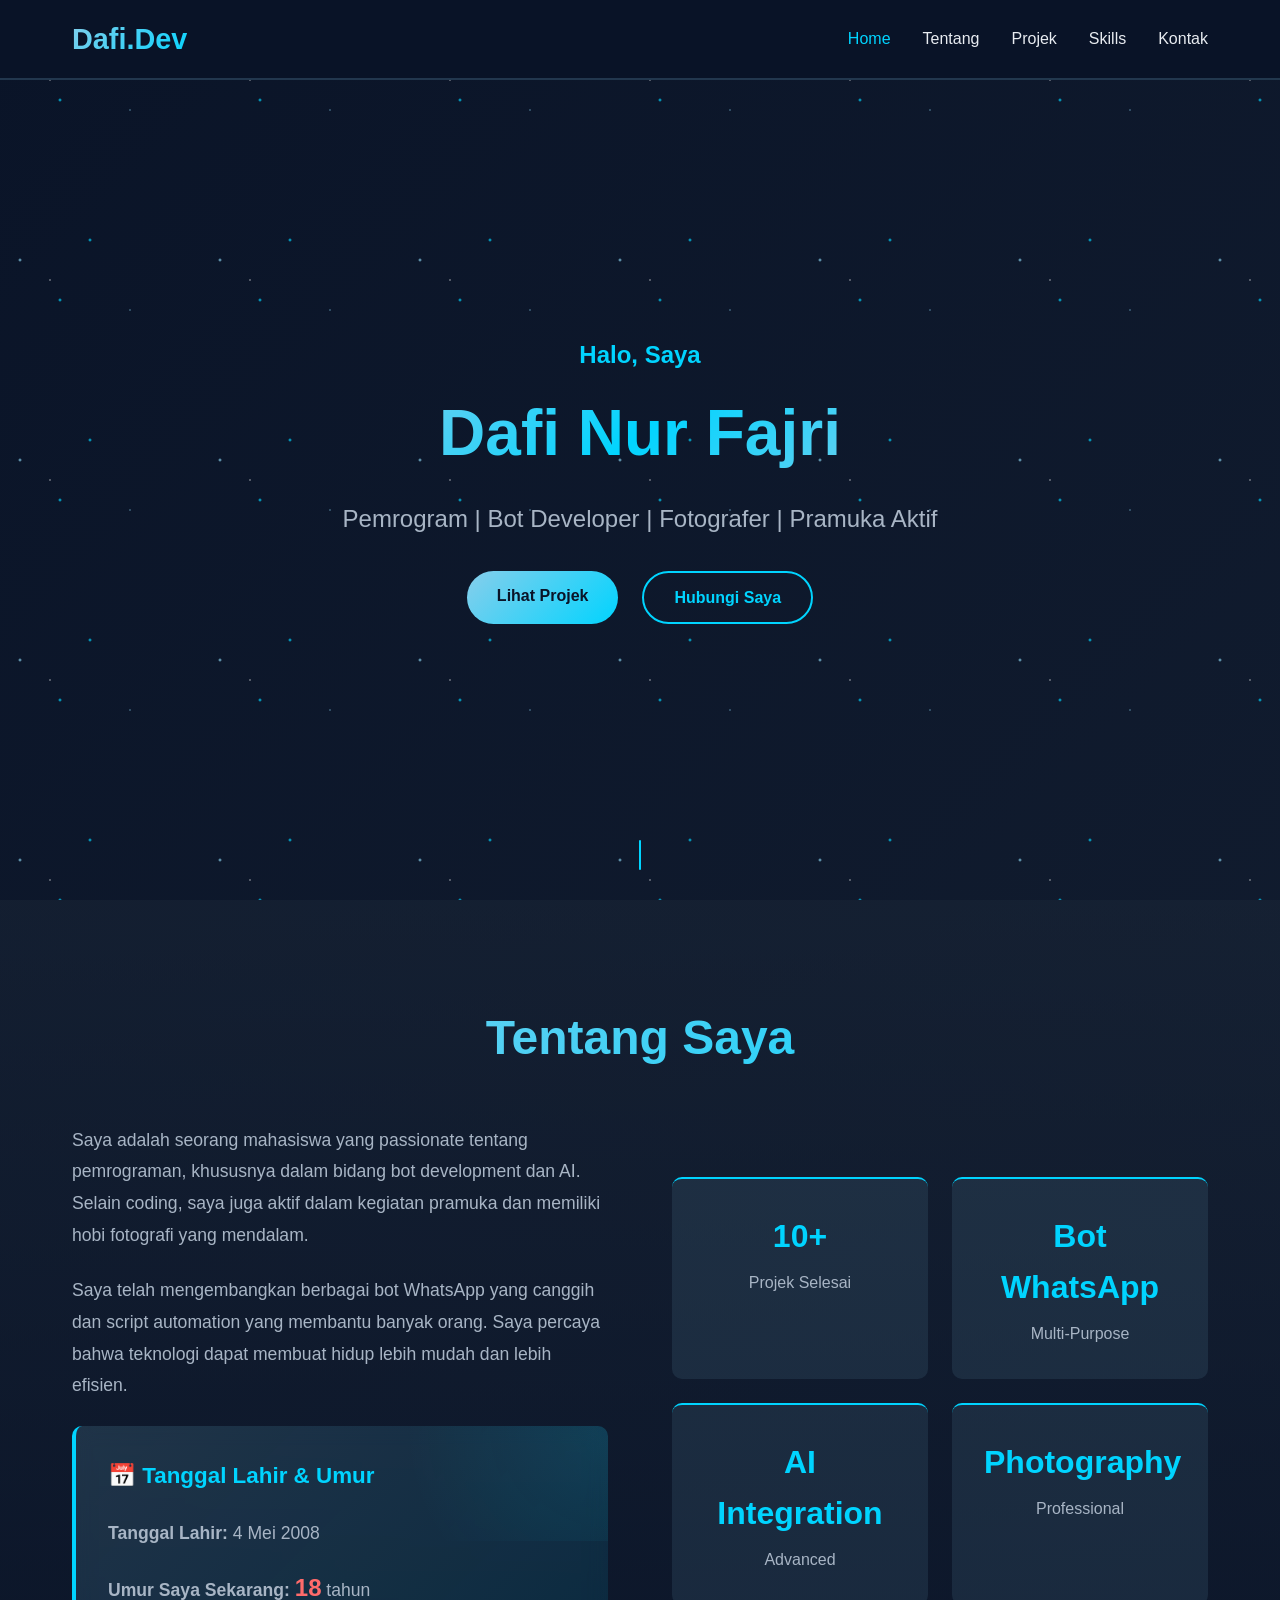
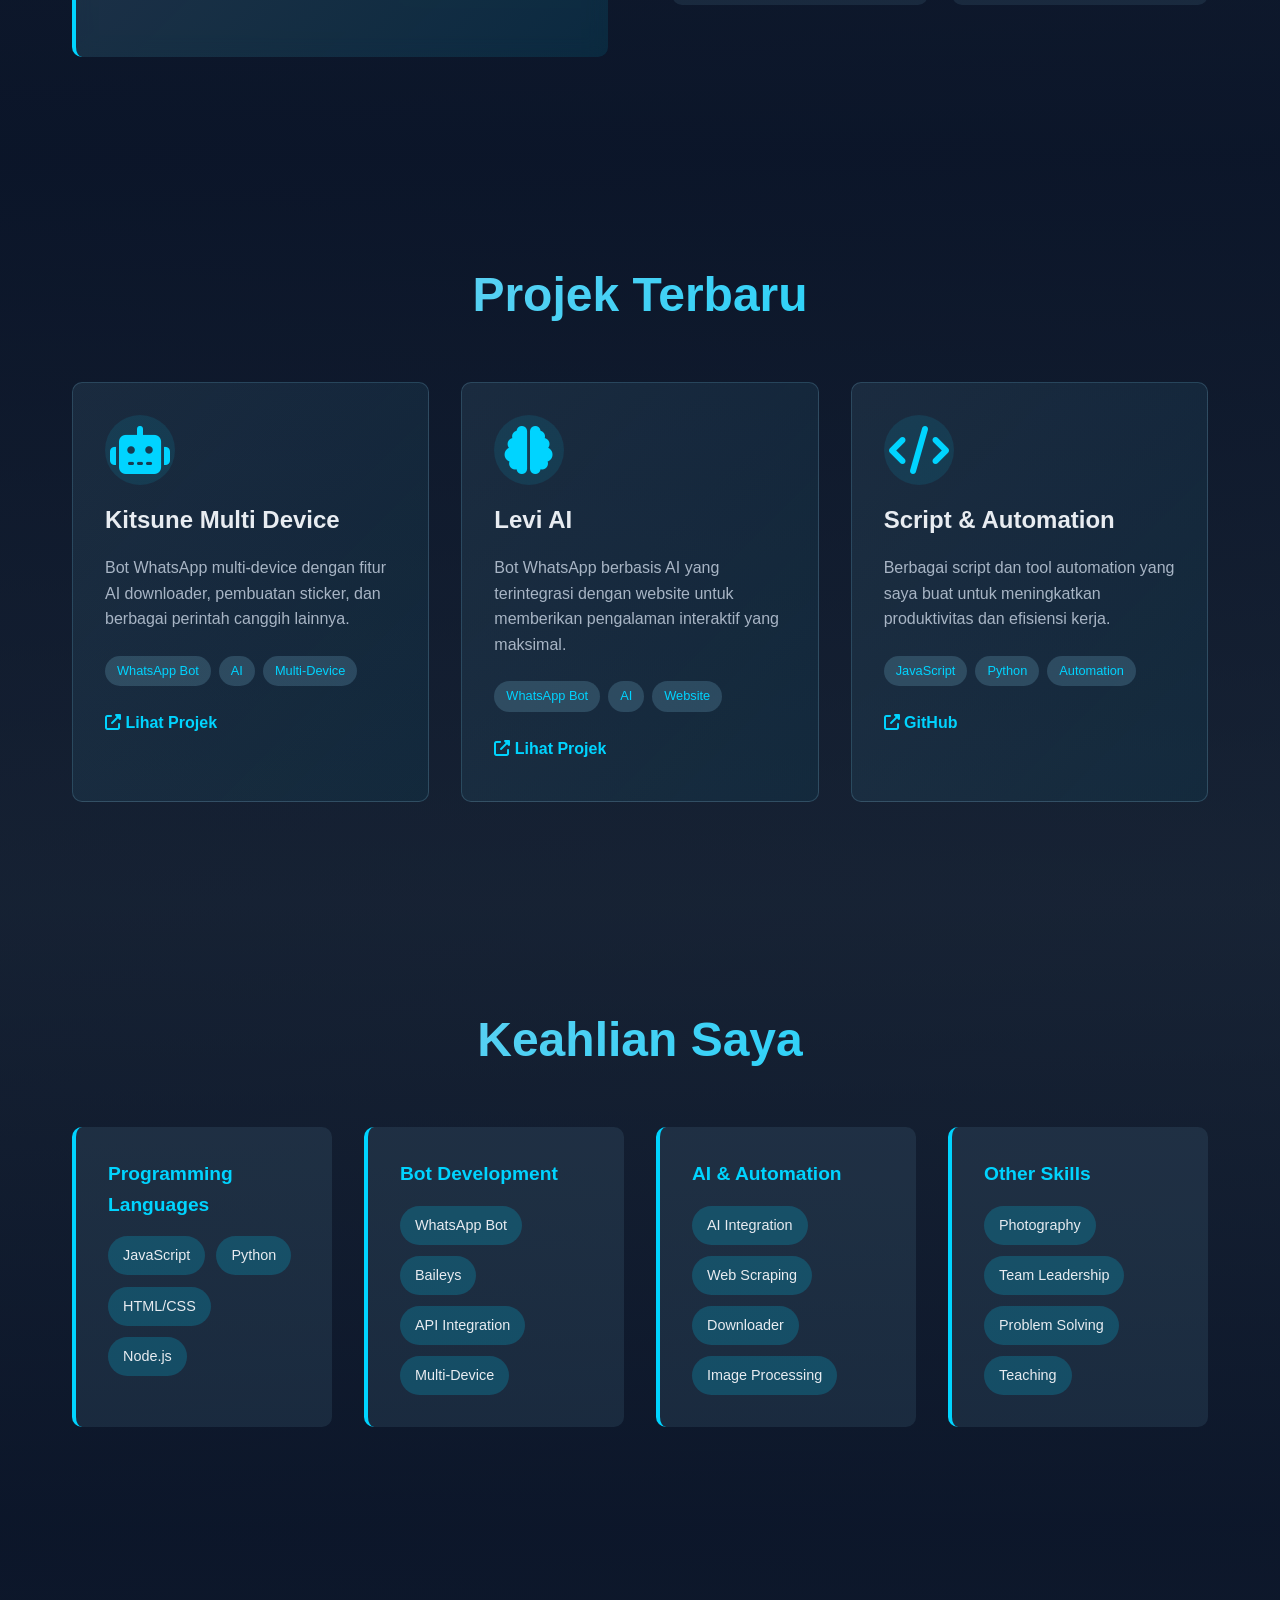
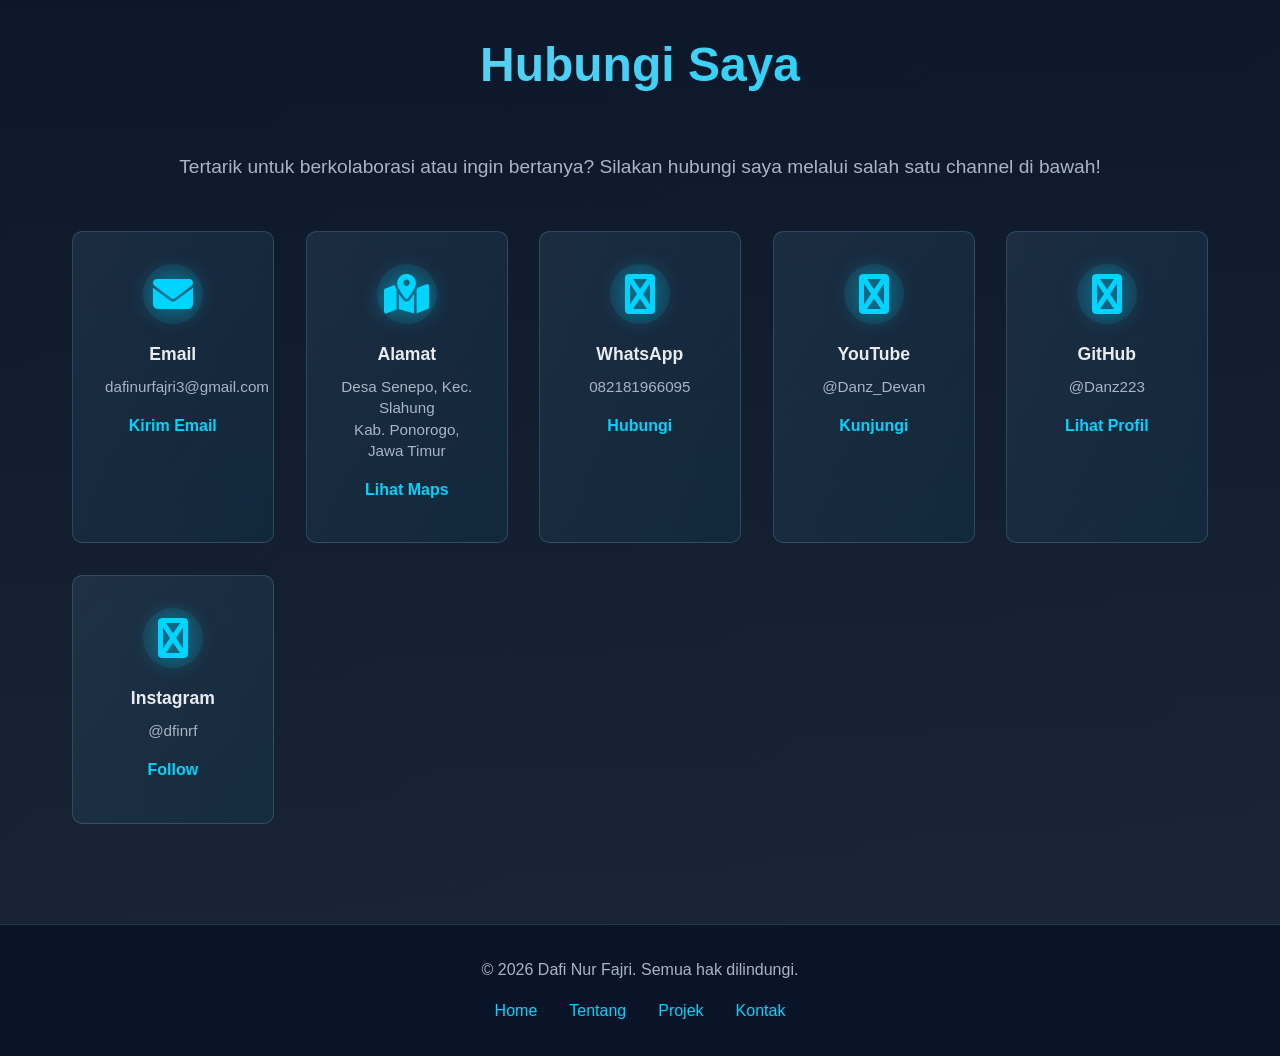
==== index.html @ e8cdfaa1 "Add files via upload" ====
<!DOCTYPE html>
<html lang="id">
<head>
    <meta charset="UTF-8">
    <meta name="viewport" content="width=device-width, initial-scale=1.0">
    <title>Dafi Nur Fajri - Portfolio</title>
    <link rel="stylesheet" href="styles.css">
    <link rel="stylesheet" href="https://cdnjs.cloudflare.com/ajax/libs/font-awesome/6.4.0/css/all.min.css">
</head>
<body>
    <!-- Navigation -->
    <nav class="navbar">
        <div class="nav-container">
            <div class="logo">
                <h1>Dafi<span>.Dev</span></h1>
            </div>
            <ul class="nav-menu">
                <li><a href="#home" class="nav-link">Home</a></li>
                <li><a href="#about" class="nav-link">Tentang</a></li>
                <li><a href="#projects" class="nav-link">Projek</a></li>
                <li><a href="#skills" class="nav-link">Skills</a></li>
                <li><a href="#contact" class="nav-link">Kontak</a></li>
            </ul>
            <div class="hamburger">
                <span></span>
                <span></span>
                <span></span>
            </div>
        </div>
    </nav>

    <!-- Hero Section -->
    <section id="home" class="hero">
        <div class="stars"></div>
        <div class="hero-content">
            <h2 class="greeting">Halo, Saya</h2>
            <h1 class="name">Dafi Nur Fajri</h1>
            <p class="subtitle">Pemrogram | Bot Developer | Fotografer | Pramuka Aktif</p>
            <div class="hero-buttons">
                <a href="#projects" class="btn btn-primary">Lihat Projek</a>
                <a href="#contact" class="btn btn-secondary">Hubungi Saya</a>
            </div>
        </div>
        <div class="scroll-indicator">
            <span></span>
        </div>
    </section>

    <!-- About Section -->
    <section id="about" class="about">
        <div class="container">
            <h2 class="section-title">Tentang Saya</h2>
            <div class="about-content">
                <div class="about-text">
                    <p>Saya adalah seorang mahasiswa yang passionate tentang pemrograman, khususnya dalam bidang bot development dan AI. Selain coding, saya juga aktif dalam kegiatan pramuka dan memiliki hobi fotografi yang mendalam.</p>
                    <p>Saya telah mengembangkan berbagai bot WhatsApp yang canggih dan script automation yang membantu banyak orang. Saya percaya bahwa teknologi dapat membuat hidup lebih mudah dan lebih efisien.</p>
                    
                    <div class="age-section">
                        <h3>📅 Tanggal Lahir & Umur</h3>
                        <div class="birthdate-display">
                            <p><strong>Tanggal Lahir:</strong> 4 Mei 2008</p>
                            <p><strong>Umur Saya Sekarang:</strong> <span id="liveAge" class="age-highlight">16</span> tahun</p>
                        </div>
                    </div>
                </div>
                <div class="about-stats">
                    <div class="stat-card">
                        <h3>10+</h3>
                        <p>Projek Selesai</p>
                    </div>
                    <div class="stat-card">
                        <h3>Bot WhatsApp</h3>
                        <p>Multi-Purpose</p>
                    </div>
                    <div class="stat-card">
                        <h3>AI Integration</h3>
                        <p>Advanced</p>
                    </div>
                    <div class="stat-card">
                        <h3>Photography</h3>
                        <p>Professional</p>
                    </div>
                </div>
            </div>
        </div>
    </section>

    <!-- Projects Section -->
    <section id="projects" class="projects">
        <div class="container">
            <h2 class="section-title">Projek Terbaru</h2>
            <div class="projects-grid">
                <!-- Project 1 -->
                <div class="project-card">
                    <div class="project-header">
                        <i class="fas fa-robot"></i>
                    </div>
                    <h3>Kitsune Multi Device</h3>
                    <p>Bot WhatsApp multi-device dengan fitur AI downloader, pembuatan sticker, dan berbagai perintah canggih lainnya.</p>
                    <div class="project-tags">
                        <span class="tag">WhatsApp Bot</span>
                        <span class="tag">AI</span>
                        <span class="tag">Multi-Device</span>
                    </div>
                    <a href="https://github.com/Danz223" class="project-link">
                        <i class="fas fa-external-link-alt"></i> Lihat Projek
                    </a>
                </div>

                <!-- Project 2 -->
                <div class="project-card">
                    <div class="project-header">
                        <i class="fas fa-brain"></i>
                    </div>
                    <h3>Levi AI</h3>
                    <p>Bot WhatsApp berbasis AI yang terintegrasi dengan website untuk memberikan pengalaman interaktif yang maksimal.</p>
                    <div class="project-tags">
                        <span class="tag">WhatsApp Bot</span>
                        <span class="tag">AI</span>
                        <span class="tag">Website</span>
                    </div>
                    <a href="https://github.com/Danz223" class="project-link">
                        <i class="fas fa-external-link-alt"></i> Lihat Projek
                    </a>
                </div>

                <!-- Project 3 -->
                <div class="project-card">
                    <div class="project-header">
                        <i class="fas fa-code"></i>
                    </div>
                    <h3>Script & Automation</h3>
                    <p>Berbagai script dan tool automation yang saya buat untuk meningkatkan produktivitas dan efisiensi kerja.</p>
                    <div class="project-tags">
                        <span class="tag">JavaScript</span>
                        <span class="tag">Python</span>
                        <span class="tag">Automation</span>
                    </div>
                    <a href="https://github.com/Danz223" class="project-link">
                        <i class="fas fa-external-link-alt"></i> GitHub
                    </a>
                </div>
            </div>
        </div>
    </section>

    <!-- Skills Section -->
    <section id="skills" class="skills">
        <div class="container">
            <h2 class="section-title">Keahlian Saya</h2>
            <div class="skills-grid">
                <div class="skill-item">
                    <h4>Programming Languages</h4>
                    <div class="skill-tags">
                        <span>JavaScript</span>
                        <span>Python</span>
                        <span>HTML/CSS</span>
                        <span>Node.js</span>
                    </div>
                </div>
                <div class="skill-item">
                    <h4>Bot Development</h4>
                    <div class="skill-tags">
                        <span>WhatsApp Bot</span>
                        <span>Baileys</span>
                        <span>API Integration</span>
                        <span>Multi-Device</span>
                    </div>
                </div>
                <div class="skill-item">
                    <h4>AI & Automation</h4>
                    <div class="skill-tags">
                        <span>AI Integration</span>
                        <span>Web Scraping</span>
                        <span>Downloader</span>
                        <span>Image Processing</span>
                    </div>
                </div>
                <div class="skill-item">
                    <h4>Other Skills</h4>
                    <div class="skill-tags">
                        <span>Photography</span>
                        <span>Team Leadership</span>
                        <span>Problem Solving</span>
                        <span>Teaching</span>
                    </div>
                </div>
            </div>
        </div>
    </section>

    <!-- Contact Section -->
    <section id="contact" class="contact">
        <div class="container">
            <h2 class="section-title">Hubungi Saya</h2>
            <div class="contact-content">
                <p class="contact-intro">Tertarik untuk berkolaborasi atau ingin bertanya? Silakan hubungi saya melalui salah satu channel di bawah!</p>
                
                <div class="contact-methods">
                    <div class="contact-card">
                        <i class="fas fa-envelope"></i>
                        <h4>Email</h4>
                        <p>dafinurfajri3@gmail.com</p>
                        <a href="mailto:dafinurfajri3@gmail.com" class="contact-link">Kirim Email</a>
                    </div>

                    <div class="contact-card">
                        <i class="fas fa-map-location-dot"></i>
                        <h4>Alamat</h4>
                        <p>Desa Senepo, Kec. Slahung<br>Kab. Ponorogo, Jawa Timur</p>
                        <a href="https://maps.google.com/?q=Senepo+Slahung+Ponorogo" class="contact-link" target="_blank">Lihat Maps</a>
                    </div>
                    
                    <div class="contact-card">
                        <i class="fas fa-whatsapp"></i>
                        <h4>WhatsApp</h4>
                        <p>082181966095</p>
                        <a href="https://wa.me/6282181966095" class="contact-link">Hubungi</a>
                    </div>
                    
                    <div class="contact-card">
                        <i class="fas fa-youtube"></i>
                        <h4>YouTube</h4>
                        <p>@Danz_Devan</p>
                        <a href="https://www.youtube.com/@Danz_Devan" class="contact-link" target="_blank">Kunjungi</a>
                    </div>
                    
                    <div class="contact-card">
                        <i class="fas fa-github"></i>
                        <h4>GitHub</h4>
                        <p>@Danz223</p>
                        <a href="https://github.com/Danz223" class="contact-link" target="_blank">Lihat Profil</a>
                    </div>
                    
                    <div class="contact-card">
                        <i class="fas fa-instagram"></i>
                        <h4>Instagram</h4>
                        <p>@dfinrf</p>
                        <a href="https://www.instagram.com/dfinrf/" class="contact-link" target="_blank">Follow</a>
                    </div>
                </div>
            </div>
        </div>
    </section>

    <!-- Footer -->
    <footer class="footer">
        <div class="container">
            <p>&copy; 2026 Dafi Nur Fajri. Semua hak dilindungi.</p>
            <div class="footer-links">
                <a href="#home">Home</a>
                <a href="#about">Tentang</a>
                <a href="#projects">Projek</a>
                <a href="#contact">Kontak</a>
            </div>
        </div>
    </footer>

    <script src="script.js"></script>
</body>
</html>
---- styles.css ----
* {
    margin: 0;
    padding: 0;
    box-sizing: border-box;
}

:root {
    --primary-color: #87CEEB;
    --primary-dark: #4A90B0;
    --dark-bg: #0a1428;
    --dark-bg-2: #1a2637;
    --text-light: #e8ecf1;
    --text-muted: #a8b5c5;
    --accent: #00d4ff;
    --accent-2: #ff6b6b;
}

html {
    scroll-behavior: smooth;
}

body {
    font-family: 'Segoe UI', Tahoma, Geneva, Verdana, sans-serif;
    background: linear-gradient(135deg, #0a1428 0%, #1a2637 100%);
    color: var(--text-light);
    overflow-x: hidden;
    line-height: 1.6;
}

/* Font Awesome Icon Fix */
[class^="fas"],
[class*=" fas"],
.fa-envelope,
.fa-map-location-dot,
.fa-whatsapp,
.fa-youtube,
.fa-github,
.fa-instagram {
    font-family: 'Font Awesome 6 Free' !important;
    font-weight: 900;
    -webkit-font-smoothing: antialiased;
    -moz-osx-font-smoothing: grayscale;
    display: inline-block;
    text-rendering: auto;
}

/* Navigation */
.navbar {
    position: fixed;
    top: 0;
    width: 100%;
    background: rgba(10, 20, 40, 0.95);
    backdrop-filter: blur(10px);
    z-index: 1000;
    border-bottom: 2px solid rgba(135, 206, 235, 0.2);
}

.nav-container {
    max-width: 1200px;
    margin: 0 auto;
    padding: 1rem 2rem;
    display: flex;
    justify-content: space-between;
    align-items: center;
}

.logo h1 {
    font-size: 1.8rem;
    background: linear-gradient(135deg, #87CEEB, #00d4ff);
    -webkit-background-clip: text;
    -webkit-text-fill-color: transparent;
    background-clip: text;
    font-weight: bold;
    animation: fadeIn 0.8s ease-in;
}

.logo h1 span {
    color: #ff6b6b;
}

.nav-menu {
    display: flex;
    list-style: none;
    gap: 2rem;
}

.nav-link {
    color: var(--text-light);
    text-decoration: none;
    transition: color 0.3s ease;
    position: relative;
}

.nav-link:hover {
    color: var(--accent);
}

.nav-link::after {
    content: '';
    position: absolute;
    bottom: -5px;
    left: 0;
    width: 0;
    height: 2px;
    background: var(--accent);
    transition: width 0.3s ease;
}

.nav-link:hover::after {
    width: 100%;
}

.hamburger {
    display: none;
    flex-direction: column;
    cursor: pointer;
}

.hamburger span {
    width: 25px;
    height: 3px;
    background: var(--accent);
    margin: 5px 0;
    transition: 0.3s ease;
}

/* Hero Section */
.hero {
    min-height: 100vh;
    display: flex;
    align-items: center;
    justify-content: center;
    position: relative;
    overflow: hidden;
    padding-top: 60px;
}

.stars {
    position: absolute;
    width: 100%;
    height: 100%;
    overflow: hidden;
}

.stars::before {
    content: '';
    position: absolute;
    width: 200%;
    height: 200%;
    background-image: 
        radial-gradient(2px 2px at 20px 30px, #87CEEB, transparent),
        radial-gradient(2px 2px at 60px 70px, #00d4ff, transparent),
        radial-gradient(1px 1px at 50px 50px, white, transparent),
        radial-gradient(1px 1px at 130px 80px, #87CEEB, transparent),
        radial-gradient(2px 2px at 90px 10px, #00d4ff, transparent);
    background-repeat: repeat;
    background-size: 200px 200px;
    animation: twinkle 5s ease-in-out infinite, particles-move 20s linear infinite;
}

@keyframes twinkle {
    0%, 100% { opacity: 0.5; }
    50% { opacity: 1; }
}

@keyframes particles-move {
    0% { transform: translate(0, 0); }
    25% { transform: translate(30px, -50px); }
    50% { transform: translate(-20px, 50px); }
    75% { transform: translate(50px, 20px); }
    100% { transform: translate(0, 0); }
}

.hero-content {
    position: relative;
    z-index: 10;
    text-align: center;
    animation: fadeInUp 1s ease-out;
}

.greeting {
    font-size: 1.5rem;
    color: var(--accent);
    margin-bottom: 0.5rem;
    animation: slideInDown 0.8s ease-out;
}

.name {
    font-size: 4rem;
    margin-bottom: 1rem;
    background: linear-gradient(135deg, #87CEEB, #00d4ff, #87CEEB);
    -webkit-background-clip: text;
    -webkit-text-fill-color: transparent;
    background-clip: text;
    animation: slideInUp 0.8s ease-out, text-glow 3s ease-in-out infinite;
    font-weight: 800;
}

.subtitle {
    font-size: 1.5rem;
    color: var(--text-muted);
    margin-bottom: 2rem;
    animation: fadeIn 1s ease-out 0.2s both;
}

.hero-buttons {
    display: flex;
    gap: 1.5rem;
    justify-content: center;
    animation: fadeIn 1s ease-out 0.4s both;
}

.btn {
    padding: 12px 30px;
    border: none;
    border-radius: 50px;
    font-size: 1rem;
    font-weight: 600;
    cursor: pointer;
    transition: all 0.3s ease;
    text-decoration: none;
    display: inline-block;
}

.btn-primary {
    background: linear-gradient(135deg, #87CEEB, #00d4ff);
    color: #0a1428;
    position: relative;
    overflow: hidden;
}

.btn-primary::before {
    content: '';
    position: absolute;
    top: -50%;
    left: -50%;
    width: 200%;
    height: 200%;
    background: radial-gradient(circle, rgba(255, 255, 255, 0.3), transparent);
    transform: scale(0);
    transition: transform 0.6s ease;
}

.btn-primary:hover {
    transform: translateY(-3px);
    box-shadow: 0 10px 30px rgba(0, 212, 255, 0.4);
}

.btn-primary:hover::before {
    transform: scale(1);
}

.btn-secondary {
    background: transparent;
    color: var(--accent);
    border: 2px solid var(--accent);
    position: relative;
    overflow: hidden;
    transition: all 0.3s ease;
}

.btn-secondary::before {
    content: '';
    position: absolute;
    top: 0;
    left: -100%;
    width: 100%;
    height: 100%;
    background: var(--accent);
    transition: left 0.3s ease;
    z-index: -1;
}

.btn-secondary:hover {
    color: #0a1428;
    background: var(--accent);
    box-shadow: 0 10px 30px rgba(0, 212, 255, 0.3);
    transform: translateY(-3px);
}

.btn-secondary:hover::before {
    left: 0;
}

.btn-small {
    padding: 8px 20px;
    font-size: 0.9rem;
}

.scroll-indicator {
    position: absolute;
    bottom: 30px;
    left: 50%;
    transform: translateX(-50%);
    animation: bounce 2s infinite;
}

.scroll-indicator span {
    display: block;
    width: 2px;
    height: 30px;
    background: var(--accent);
    border-radius: 10px;
}

@keyframes bounce {
    0%, 100% { transform: translateX(-50%) translateY(0); }
    50% { transform: translateX(-50%) translateY(10px); }
}

/* Container */
.container {
    max-width: 1200px;
    margin: 0 auto;
    padding: 0 2rem;
}

.section-title {
    font-size: 3rem;
    text-align: center;
    margin-bottom: 3rem;
    background: linear-gradient(135deg, #87CEEB, #00d4ff);
    -webkit-background-clip: text;
    -webkit-text-fill-color: transparent;
    background-clip: text;
}

/* About Section */
.about {
    padding: 100px 0;
    background: linear-gradient(180deg, rgba(26, 38, 55, 0.5) 0%, rgba(10, 20, 40, 0.8) 100%);
}

.about-content {
    display: grid;
    grid-template-columns: 1fr 1fr;
    gap: 4rem;
    align-items: center;
}

.about-text p {
    font-size: 1.1rem;
    color: var(--text-muted);
    margin-bottom: 1.5rem;
    line-height: 1.8;
    animation: fadeInLeft 0.8s ease-out;
}

.age-section {
    background: linear-gradient(135deg, rgba(135, 206, 235, 0.15) 0%, rgba(0, 212, 255, 0.1) 100%);
    padding: 2rem;
    border-radius: 10px;
    border-left: 4px solid var(--accent);
    animation: fadeInLeft 0.8s ease-out 0.2s both;
    backdrop-filter: blur(10px);
    position: relative;
    overflow: hidden;
}

.age-section::before {
    content: '';
    position: absolute;
    top: -50%;
    right: -50%;
    width: 100%;
    height: 100%;
    background: radial-gradient(circle, rgba(0, 212, 255, 0.1) 0%, transparent 70%);
    animation: pulse-glow 3s ease-in-out infinite;
}

.age-section h3 {
    color: var(--accent);
    margin-bottom: 1.5rem;
    font-size: 1.4rem;
    position: relative;
    z-index: 1;
}

.birthdate-display {
    position: relative;
    z-index: 1;
}

.birthdate-display p {
    font-size: 1.1rem;
    color: var(--text-muted);
    margin-bottom: 1rem;
    transition: all 0.3s ease;
}

.age-highlight {
    font-size: 1.5rem;
    color: #ff6b6b;
    font-weight: bold;
    animation: number-pop 0.5s ease-out;
}

.about-stats {
    display: grid;
    grid-template-columns: 1fr 1fr;
    gap: 1.5rem;
}

.stat-card {
    background: rgba(135, 206, 235, 0.1);
    padding: 2rem;
    border-radius: 10px;
    text-align: center;
    border-top: 2px solid var(--accent);
    transition: all 0.3s ease;
    animation: fadeInRight 0.8s ease-out;
    position: relative;
    overflow: hidden;
}

.stat-card::before {
    content: '';
    position: absolute;
    top: 0;
    left: 0;
    right: 0;
    bottom: 0;
    background: radial-gradient(circle at center, rgba(0, 212, 255, 0.1), transparent);
    opacity: 0;
    transition: opacity 0.3s ease;
}

.stat-card:hover {
    background: rgba(135, 206, 235, 0.2);
    transform: translateY(-5px) scale(1.02);
    box-shadow: 0 15px 35px rgba(0, 212, 255, 0.2);
}

.stat-card:hover::before {
    opacity: 1;
    animation: pulse-glow 2s ease-in-out infinite;
}

.stat-card h3 {
    font-size: 2rem;
    color: var(--accent);
    margin-bottom: 0.5rem;
    animation: number-pop 0.6s ease-out;
}

.stat-card p {
    color: var(--text-muted);
}

/* Projects Section */
.projects {
    padding: 100px 0;
    background: linear-gradient(180deg, rgba(10, 20, 40, 0.8) 0%, rgba(26, 38, 55, 0.5) 100%);
}

.projects-grid {
    display: grid;
    grid-template-columns: repeat(auto-fit, minmax(300px, 1fr));
    gap: 2rem;
}

.project-card {
    background: linear-gradient(135deg, rgba(135, 206, 235, 0.1) 0%, rgba(0, 212, 255, 0.05) 100%);
    border: 1px solid rgba(135, 206, 235, 0.2);
    padding: 2rem;
    border-radius: 10px;
    transition: all 0.3s ease;
    animation: fadeInUp 0.8s ease-out;
    position: relative;
    overflow: hidden;
}

.project-card::after {
    content: '';
    position: absolute;
    top: 0;
    left: -100%;
    width: 100%;
    height: 100%;
    background: linear-gradient(90deg, transparent, rgba(0, 212, 255, 0.2), transparent);
    transition: left 0.5s ease;
}

.project-card:hover::after {
    left: 100%;
}

.project-card:hover {
    background: linear-gradient(135deg, rgba(135, 206, 235, 0.2) 0%, rgba(0, 212, 255, 0.1) 100%);
    border-color: var(--accent);
    transform: translateY(-10px);
    box-shadow: 0 20px 40px rgba(0, 212, 255, 0.2);
}

.project-header {
    font-size: 3rem;
    color: var(--accent);
    margin-bottom: 1rem;
    display: inline-flex;
    align-items: center;
    justify-content: center;
    width: 70px;
    height: 70px;
    border-radius: 50%;
    background: rgba(0, 212, 255, 0.1);
    animation: float 3s ease-in-out infinite;
}

.project-card h3 {
    font-size: 1.5rem;
    color: var(--text-light);
    margin-bottom: 1rem;
}

.project-card p {
    color: var(--text-muted);
    margin-bottom: 1.5rem;
    line-height: 1.6;
}

.project-tags {
    display: flex;
    flex-wrap: wrap;
    gap: 0.5rem;
    margin-bottom: 1.5rem;
}

.tag {
    display: inline-block;
    background: rgba(135, 206, 235, 0.2);
    color: var(--accent);
    padding: 5px 12px;
    border-radius: 20px;
    font-size: 0.8rem;
}

.project-link {
    display: inline-block;
    color: var(--accent);
    text-decoration: none;
    font-weight: 600;
    transition: all 0.3s ease;
}

.project-link:hover {
    color: var(--accent-2);
    transform: translateX(5px);
}

/* Skills Section */
.skills {
    padding: 100px 0;
    background: linear-gradient(180deg, rgba(26, 38, 55, 0.5) 0%, rgba(10, 20, 40, 0.8) 100%);
}

.skills-grid {
    display: grid;
    grid-template-columns: repeat(auto-fit, minmax(250px, 1fr));
    gap: 2rem;
}

.skill-item {
    background: rgba(135, 206, 235, 0.1);
    padding: 2rem;
    border-radius: 10px;
    border-left: 4px solid var(--accent);
    animation: fadeInUp 0.8s ease-out;
    position: relative;
    overflow: hidden;
    transition: all 0.3s ease;
}

.skill-item::before {
    content: '';
    position: absolute;
    top: -2px;
    left: 0;
    width: 0;
    height: 4px;
    background: linear-gradient(90deg, transparent, var(--accent), transparent);
    transition: width 0.3s ease;
}

.skill-item:hover {
    background: rgba(135, 206, 235, 0.15);
    transform: translateY(-5px);
    box-shadow: 0 10px 25px rgba(0, 212, 255, 0.15);
}

.skill-item:hover::before {
    width: 100%;
}

.skill-item h4 {
    color: var(--accent);
    margin-bottom: 1rem;
    font-size: 1.2rem;
}

.skill-tags {
    display: flex;
    flex-wrap: wrap;
    gap: 0.7rem;
}

.skill-tags span {
    background: rgba(0, 212, 255, 0.2);
    color: var(--text-light);
    padding: 8px 15px;
    border-radius: 20px;
    font-size: 0.9rem;
    transition: all 0.3s ease;
}

.skill-tags span:hover {
    background: rgba(135, 206, 235, 0.4);
    transform: scale(1.05);
}

/* Contact Section */
.contact {
    padding: 100px 0;
    background: linear-gradient(180deg, rgba(10, 20, 40, 0.8) 0%, rgba(26, 38, 55, 0.5) 100%);
}

.contact-intro {
    text-align: center;
    font-size: 1.2rem;
    color: var(--text-muted);
    margin-bottom: 3rem;
}

.contact-methods {
    display: grid;
    grid-template-columns: repeat(auto-fit, minmax(200px, 1fr));
    gap: 2rem;
}

.contact-card {
    background: linear-gradient(135deg, rgba(135, 206, 235, 0.1) 0%, rgba(0, 212, 255, 0.05) 100%);
    border: 1px solid rgba(135, 206, 235, 0.2);
    padding: 2rem;
    border-radius: 10px;
    text-align: center;
    transition: all 0.3s ease;
    animation: fadeInUp 0.8s ease-out;
    position: relative;
    overflow: hidden;
}

.contact-card::before {
    content: '';
    position: absolute;
    top: -50%;
    left: -50%;
    width: 200%;
    height: 200%;
    background: radial-gradient(circle, rgba(0, 212, 255, 0.3) 0%, transparent 70%);
    opacity: 0;
    transition: opacity 0.3s ease;
}

.contact-card:hover {
    background: linear-gradient(135deg, rgba(135, 206, 235, 0.2) 0%, rgba(0, 212, 255, 0.1) 100%);
    border-color: var(--accent);
    transform: translateY(-10px);
    box-shadow: 0 15px 40px rgba(0, 212, 255, 0.25);
}

.contact-card i {
    font-size: 2.5rem;
    color: var(--accent);
    margin-bottom: 1rem;
    transition: all 0.3s ease;
    display: inline-flex;
    align-items: center;
    justify-content: center;
    animation: icon-bounce 2s ease-in-out infinite;
    filter: drop-shadow(0 0 10px rgba(0, 212, 255, 0.5));
    width: 60px;
    height: 60px;
    border-radius: 50%;
    background: rgba(0, 212, 255, 0.1);
}

.contact-card:hover i {
    animation: rotate-slow 0.6s linear infinite;
    text-shadow: 0 0 20px rgba(0, 212, 255, 0.8);
    filter: drop-shadow(0 0 20px rgba(0, 212, 255, 0.8));
    transform: scale(1.2);
    background: rgba(0, 212, 255, 0.2);
}

.contact-card h4 {
    color: var(--text-light);
    margin-bottom: 0.5rem;
    font-size: 1.1rem;
}

.contact-card p {
    color: var(--text-muted);
    margin-bottom: 1rem;
    font-size: 0.95rem;
    line-height: 1.4;
}

.contact-link {
    color: var(--accent);
    text-decoration: none;
    font-weight: 600;
    transition: all 0.3s ease;
}

.contact-link:hover {
    color: var(--accent-2);
}

/* Footer */
.footer {
    background: rgba(10, 20, 40, 0.95);
    border-top: 1px solid rgba(135, 206, 235, 0.2);
    padding: 2rem 0;
    text-align: center;
    color: var(--text-muted);
}

.footer-links {
    display: flex;
    justify-content: center;
    gap: 2rem;
    margin-top: 1rem;
}

.footer-links a {
    color: var(--accent);
    text-decoration: none;
    transition: color 0.3s ease;
}

.footer-links a:hover {
    color: var(--accent-2);
}

/* Animations */
@keyframes fadeIn {
    from { opacity: 0; }
    to { opacity: 1; }
}

@keyframes fadeInUp {
    from {
        opacity: 0;
        transform: translateY(30px);
    }
    to {
        opacity: 1;
        transform: translateY(0);
    }
}

@keyframes fadeInDown {
    from {
        opacity: 0;
        transform: translateY(-30px);
    }
    to {
        opacity: 1;
        transform: translateY(0);
    }
}

@keyframes fadeInLeft {
    from {
        opacity: 0;
        transform: translateX(-30px);
    }
    to {
        opacity: 1;
        transform: translateX(0);
    }
}

@keyframes fadeInRight {
    from {
        opacity: 0;
        transform: translateX(30px);
    }
    to {
        opacity: 1;
        transform: translateX(0);
    }
}

@keyframes slideInDown {
    from {
        opacity: 0;
        transform: translateY(-50px);
    }
    to {
        opacity: 1;
        transform: translateY(0);
    }
}

@keyframes slideInUp {
    from {
        opacity: 0;
        transform: translateY(50px);
    }
    to {
        opacity: 1;
        transform: translateY(0);
    }
}

@keyframes pulse {
    0%, 100% { opacity: 1; }
    50% { opacity: 0.5; }
}

@keyframes pulse-glow {
    0%, 100% { 
        opacity: 0.5;
        transform: scale(1);
    }
    50% { 
        opacity: 1;
        transform: scale(1.2);
    }
}

@keyframes glow {
    0%, 100% { 
        box-shadow: 0 0 10px rgba(0, 212, 255, 0.3);
    }
    50% { 
        box-shadow: 0 0 30px rgba(0, 212, 255, 0.6);
    }
}

@keyframes float {
    0%, 100% { transform: translateY(0px); }
    50% { transform: translateY(-20px); }
}

@keyframes rotate-slow {
    from { transform: rotate(0deg); }
    to { transform: rotate(360deg); }
}

@keyframes shimmer {
    0% { background-position: -1000px 0; }
    100% { background-position: 1000px 0; }
}

@keyframes scale-in {
    from {
        opacity: 0;
        transform: scale(0.8);
    }
    to {
        opacity: 1;
        transform: scale(1);
    }
}

@keyframes slide-right {
    from { transform: translateX(-100%); }
    to { transform: translateX(0); }
}

@keyframes slide-left {
    from { transform: translateX(100%); }
    to { transform: translateX(0); }
}

@keyframes text-glow {
    0%, 100% { text-shadow: 0 0 10px rgba(0, 212, 255, 0.5); }
    50% { text-shadow: 0 0 20px rgba(0, 212, 255, 1), 0 0 30px rgba(135, 206, 235, 0.8); }
}

@keyframes number-pop {
    0% {
        opacity: 0;
        transform: scale(0.5) translateY(-10px);
    }
    50% {
        opacity: 1;
        transform: scale(1.1);
    }
    100% {
        opacity: 1;
        transform: scale(1) translateY(0);
    }
}

@keyframes icon-bounce {
    0%, 100% { transform: translateY(0); }
    50% { transform: translateY(-10px); }
}

@keyframes background-shift {
    0% { background-position: 0% 50%; }
    50% { background-position: 100% 50%; }
    100% { background-position: 0% 50%; }
}

/* Scroll-triggered animations */
@keyframes scroll-fade-in {
    from {
        opacity: 0;
        transform: translateY(20px);
    }
    to {
        opacity: 1;
        transform: translateY(0);
    }
}

@keyframes slide-in-left-scroll {
    from {
        opacity: 0;
        transform: translateX(-50px);
    }
    to {
        opacity: 1;
        transform: translateX(0);
    }
}

@keyframes slide-in-right-scroll {
    from {
        opacity: 0;
        transform: translateX(50px);
    }
    to {
        opacity: 1;
        transform: translateX(0);
    }
}

@keyframes zoom-in-scroll {
    from {
        opacity: 0;
        transform: scale(0.8);
    }
    to {
        opacity: 1;
        transform: scale(1);
    }
}

@keyframes rotate-in {
    from {
        opacity: 0;
        transform: rotate(-10deg) scale(0.9);
    }
    to {
        opacity: 1;
        transform: rotate(0) scale(1);
    }
}

@keyframes flip-in {
    from {
        opacity: 0;
        transform: rotateY(90deg);
    }
    to {
        opacity: 1;
        transform: rotateY(0);
    }
}

@keyframes bounce-in {
    0% {
        opacity: 0;
        transform: scale(0.3);
    }
    50% {
        opacity: 1;
        transform: scale(1.05);
    }
    100% {
        opacity: 1;
        transform: scale(1);
    }
}

@keyframes wave {
    0% { transform: translateX(-100%); }
    100% { transform: translateX(100%); }
}

/* Device-Specific Optimizations */

/* Desktop Optimizations */
@media (min-width: 1025px) {
    body {
        font-size: 16px;
    }

    .project-header {
        font-size: 3rem;
    }

    .contact-card i {
        font-size: 2.5rem;
    }

    /* Enable parallax on desktop only */
    .stars {
        will-change: transform;
    }
}

/* Tablet Optimizations */
@media (768px <= width <= 1024px) {
    body {
        font-size: 15px;
    }

    .project-header {
        font-size: 2.5rem;
        width: 60px;
        height: 60px;
    }

    .contact-card i {
        font-size: 2.2rem;
        width: 55px;
        height: 55px;
    }

    /* Disable parallax on tablet for performance */
    .stars {
        will-change: auto;
    }
}

/* Mobile Optimizations */
@media (max-width: 767px) {
    body {
        font-size: 14px;
        -webkit-touch-callout: none;
    }

    /* Prevent zoom on double-tap */
    input, textarea {
        font-size: 16px;
    }

    .project-header {
        font-size: 2rem;
        width: 50px;
        height: 50px;
    }

    .contact-card i {
        font-size: 1.8rem;
        width: 50px;
        height: 50px;
    }

    /* Reduce animation complexity on mobile */
    .stars::before {
        animation: twinkle 5s ease-in-out infinite !important;
    }

    /* Improve touch targets */
    .btn, .nav-link, .contact-link, .project-link {
        min-height: 44px;
        min-width: 44px;
        display: inline-flex;
        align-items: center;
        justify-content: center;
    }

    /* Optimize grid for small screens */
    .contact-methods {
        grid-template-columns: 1fr !important;
    }

    .skills-grid {
        grid-template-columns: 1fr !important;
    }

    .projects-grid {
        grid-template-columns: 1fr !important;
    }
}

/* Responsive */
@media (max-width: 768px) {
    .hamburger {
        display: flex;
    }

    .nav-menu {
        position: fixed;
        top: 60px;
        left: -100%;
        flex-direction: column;
        background: rgba(10, 20, 40, 0.98);
        width: 100%;
        text-align: center;
        gap: 0;
        padding: 2rem 0;
        transition: left 0.3s ease;
    }

    .nav-menu.active {
        left: 0;
    }

    .name {
        font-size: 2.5rem;
    }

    .hero-buttons {
        flex-direction: column;
        gap: 1rem;
    }

    .about-content {
        grid-template-columns: 1fr;
    }

    .projects-grid {
        grid-template-columns: 1fr;
    }

    .section-title {
        font-size: 2rem;
    }

    .contact-methods {
        grid-template-columns: 1fr;
    }

    .contact-card {
        padding: 1.5rem;
    }

    .contact-card i {
        font-size: 2rem;
    }

    .skill-item {
        padding: 1.5rem;
    }

    .about-stats {
        grid-template-columns: 1fr;
    }

    .stat-card {
        padding: 1.5rem;
    }

    .logo h1 {
        font-size: 1.3rem;
    }

    .nav-menu {
        gap: 0;
    }

    .nav-link {
        padding: 1rem;
        display: block;
    }
}

@media (max-width: 480px) {
    .name {
        font-size: 1.8rem;
    }

    .subtitle {
        font-size: 1rem;
    }

    .section-title {
        font-size: 1.5rem;
        margin-bottom: 2rem;
    }

    .btn {
        padding: 10px 20px;
        font-size: 0.9rem;
    }

    .contact-methods {
        gap: 1rem;
    }

    .contact-card {
        padding: 1rem;
    }

    .contact-card i {
        font-size: 1.8rem;
    }

    .project-card {
        padding: 1.5rem;
    }

    .skill-item {
        padding: 1rem;
    }

    .skills-grid {
        gap: 1rem;
    }

    .stat-card {
        padding: 1rem;
    }

    .about-stats {
        gap: 1rem;
    }

    .stat-card h3 {
        font-size: 1.5rem;
    }
}
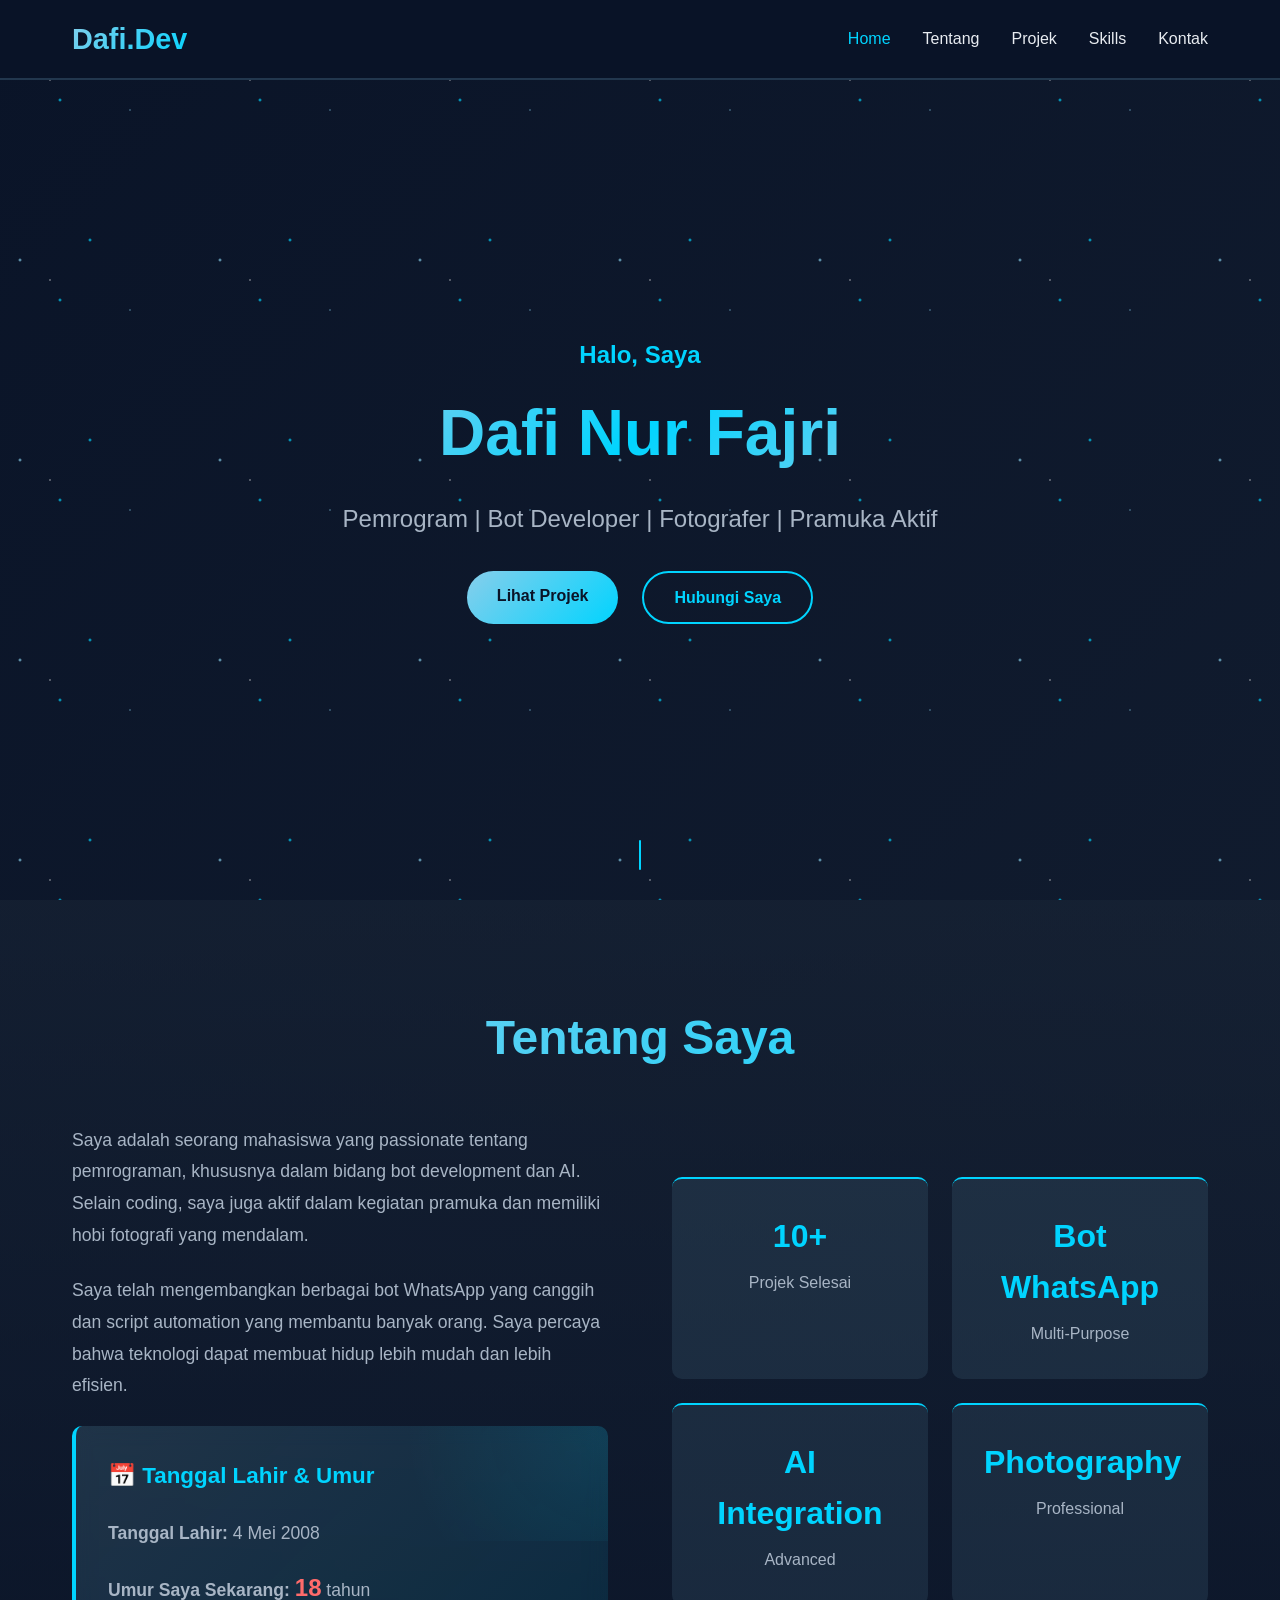
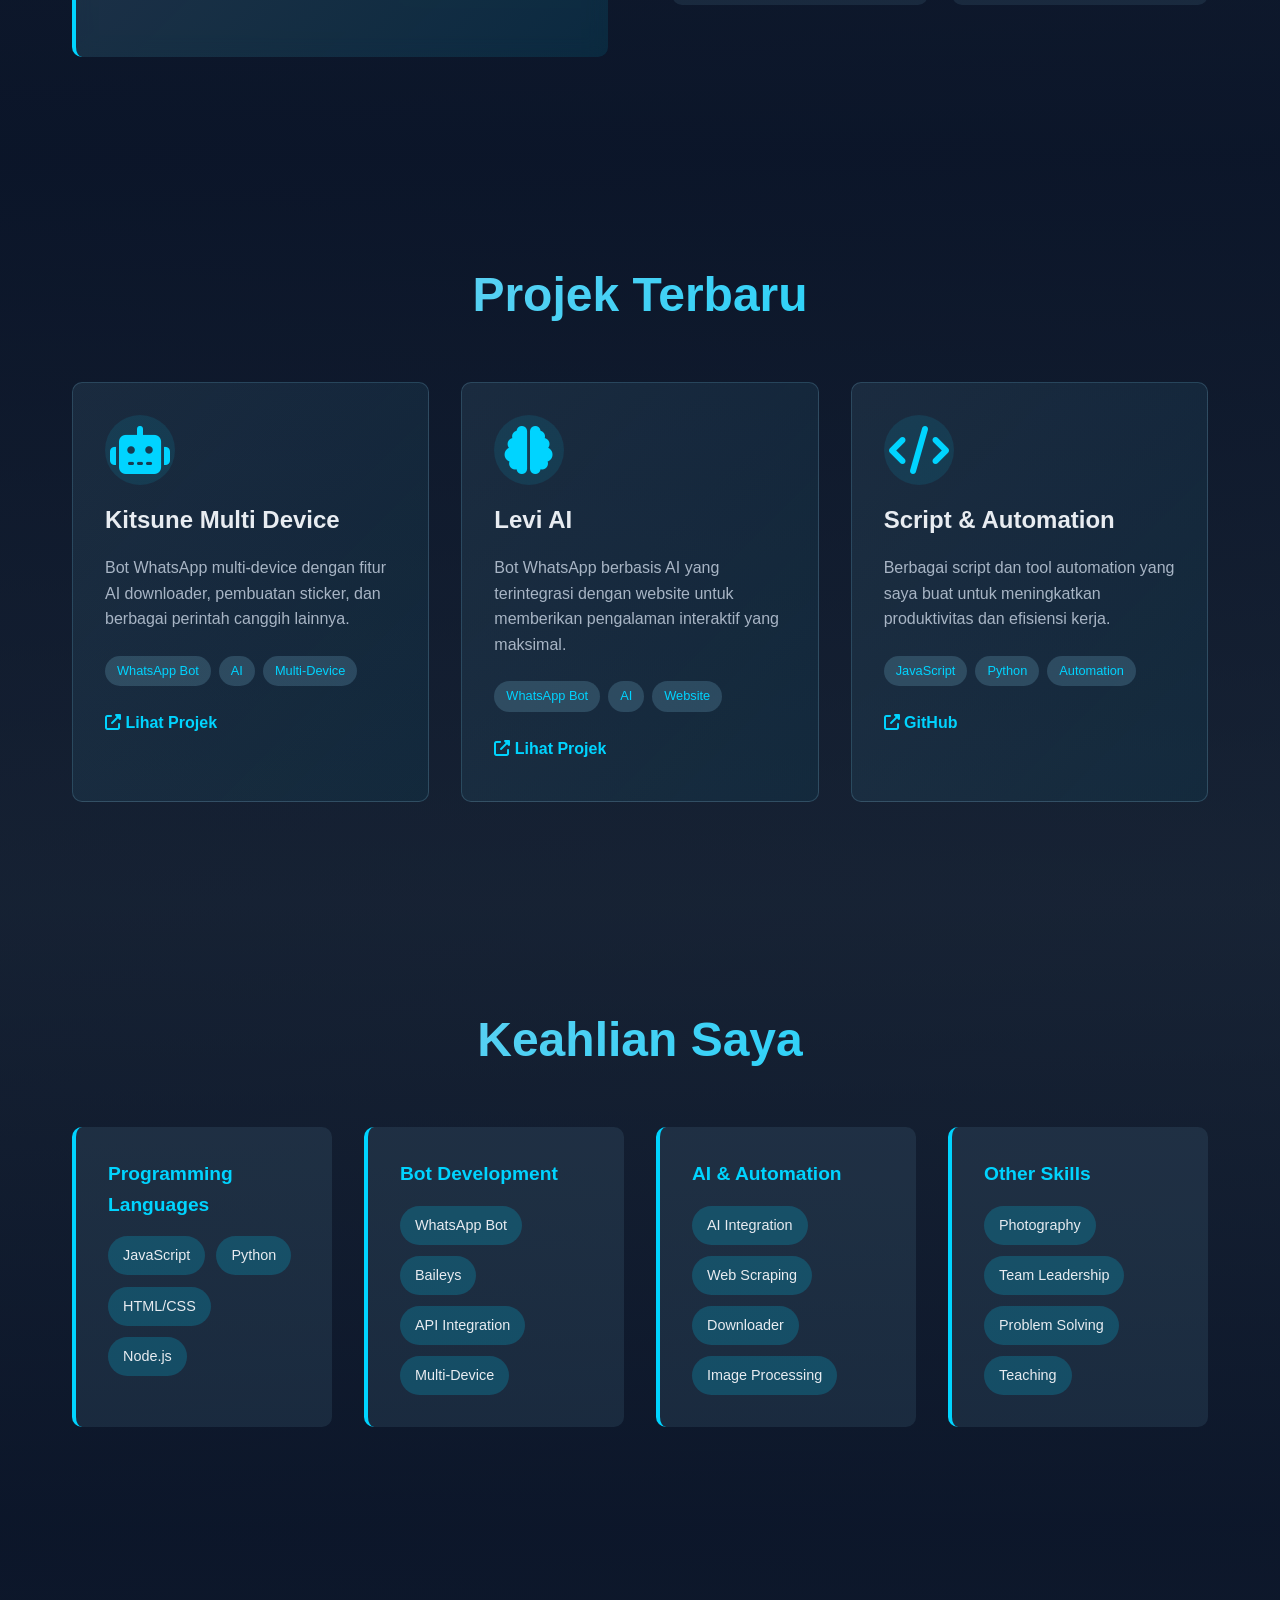
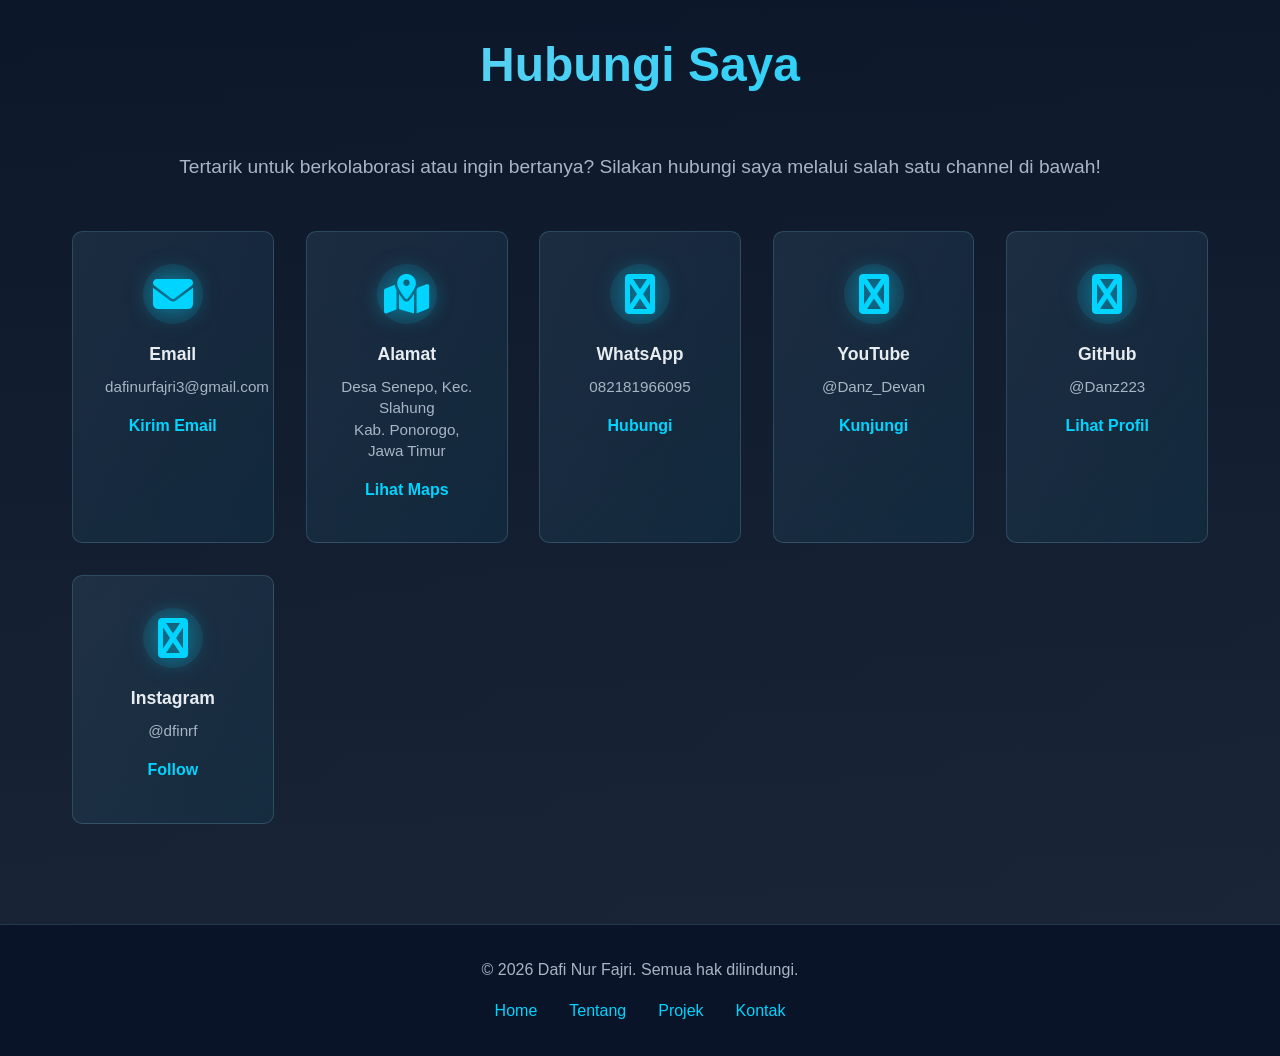
==== commit cc14ec0b: "Add files via upload" ====
--- a/index.html
+++ b/index.html
@@ -1,6 +1,7 @@
 <!DOCTYPE html>
 <html lang="id">
 <head>
+    <meta name="google-site-verification" content="H-0dtqLRIIepu6rio3VZLudSdS_zAdoAGjw9LfK89ck" />
     <meta charset="UTF-8">
     <meta name="viewport" content="width=device-width, initial-scale=1.0">
     <title>Dafi Nur Fajri - Portfolio</title>
